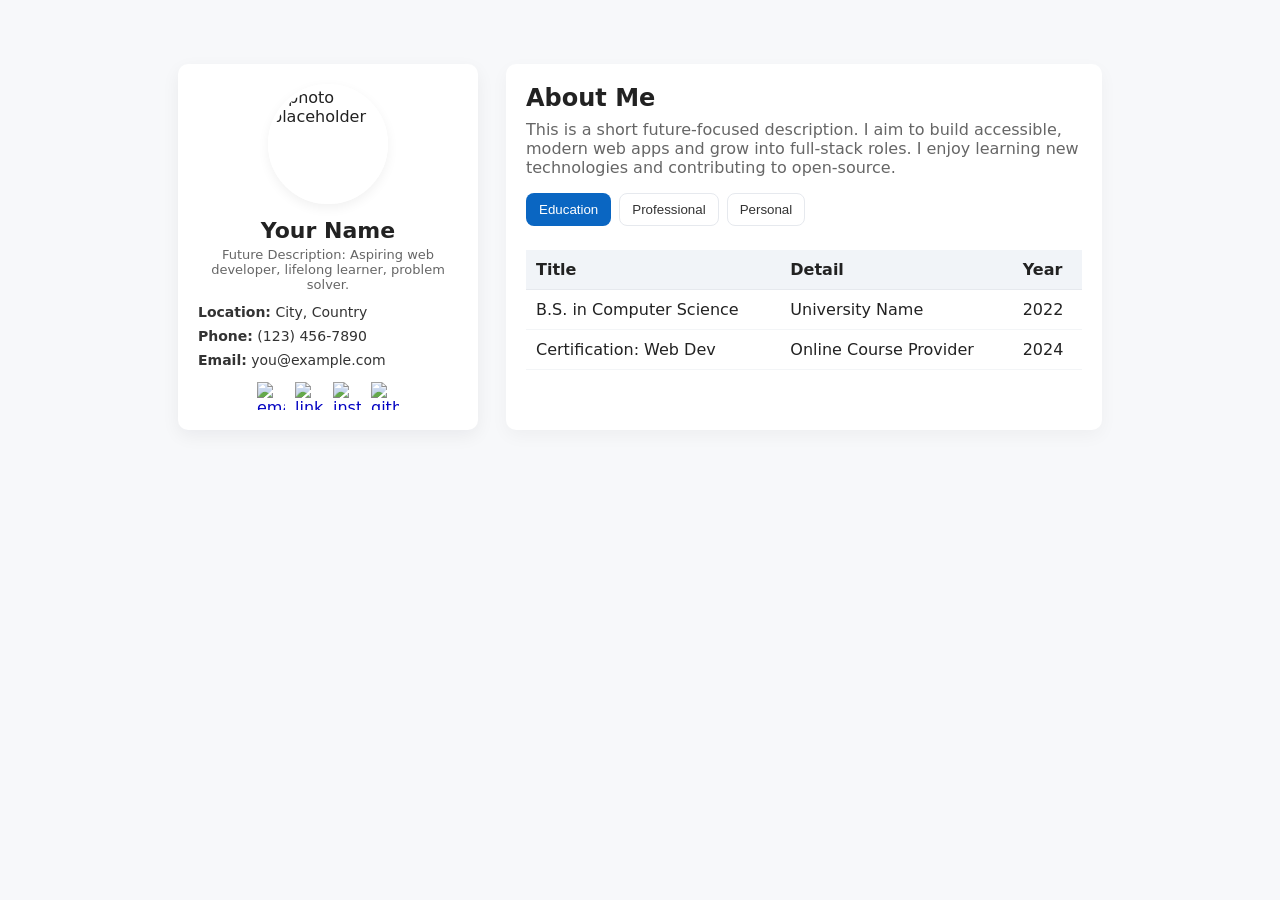
==== index.html @ 2b5db7cb "1" ====
<!doctype html>
<html lang="en">
<head>
	<meta charset="utf-8" />
	<meta name="viewport" content="width=device-width,initial-scale=1" />
	<title>Simple Resume</title>
	<link rel="stylesheet" href="css/style.css">
</head>
<body>
	<main class="resume">
		<aside class="side">
			<div class="photo-wrap">
				<img class="photo" src="https://images.unsplash.com/photo-1544005313-94ddf0286df2?fit=crop&w=300&q=80" alt="photo placeholder">
			</div>
			<h1 class="name">Your Name</h1>
			<p class="title">Future Description: Aspiring web developer, lifelong learner, problem solver.</p>

			<div class="details">
				<p><strong>Location:</strong> City, Country</p>
				<p><strong>Phone:</strong> (123) 456-7890</p>
				<p><strong>Email:</strong> you@example.com</p>
			</div>

			<div class="socials">
				<a href="mailto:you@example.com" title="Email">
					<img src="https://cdn.simpleicons.org/gmail/D14836" alt="email"/>
				</a>
				<a href="https://www.linkedin.com/" target="_blank" rel="noopener" title="LinkedIn">
					<img src="https://cdn.simpleicons.org/linkedin/0A66C2" alt="linkedin"/>
				</a>
				<a href="https://www.instagram.com/" target="_blank" rel="noopener" title="Instagram">
					<img src="https://cdn.simpleicons.org/instagram/E4405F" alt="instagram"/>
				</a>
				<a href="https://github.com/" target="_blank" rel="noopener" title="GitHub">
					<img src="https://cdn.simpleicons.org/github/181717" alt="github"/>
				</a>
			</div>
		</aside>

		<section class="content">
			<div class="intro">
				<h2>About Me</h2>
				<p>This is a short future-focused description. I aim to build accessible, modern web apps and grow into full-stack roles. I enjoy learning new technologies and contributing to open-source.</p>
			</div>

			<div class="switcher">
				<button class="switch active" data-section="education" onclick="loadSection('education')">Education</button>
				<button class="switch" data-section="professional" onclick="loadSection('professional')">Professional</button>
				<button class="switch" data-section="personal" onclick="loadSection('personal')">Personal</button>
			</div>

			<div class="table-wrap">
				<table id="sectionTable">
					<thead>
						<tr><th>Title</th><th>Detail</th><th>Year</th></tr>
					</thead>
					<tbody>
						<!-- JS fills this -->
					</tbody>
				</table>
			</div>
		</section>
	</main>

	<script>
		const data = {
			education: [
				{title: 'B.S. in Computer Science', detail: 'University Name', year: '2022'},
				{title: 'Certification: Web Dev', detail: 'Online Course Provider', year: '2024'}
			],
			professional: [
				{title: 'Frontend Intern', detail: 'Company Name — Built UI components', year: '2023'},
				{title: 'Freelance Developer', detail: 'Small projects: landing pages, integrations', year: '2024'}
			],
			personal: [
				{title: 'Volunteer Tutor', detail: 'Taught programming basics', year: '2021'},
				{title: 'Open Source', detail: 'Contributed fixes and docs', year: '2024'}
			]
		};

		function loadSection(section){
			document.querySelectorAll('.switch').forEach(b=>b.classList.toggle('active', b.dataset.section===section));
			const tbody = document.querySelector('#sectionTable tbody');
			tbody.innerHTML = '';
			(data[section]||[]).forEach(row=>{
				const tr = document.createElement('tr');
				tr.innerHTML = `<td>${row.title}</td><td>${row.detail}</td><td>${row.year}</td>`;
				tbody.appendChild(tr);
			});
		}

		// load default
		loadSection('education');
	</script>
</body>
</html>
---- css/style.css ----
:root{
	--bg:#f7f8fa; --card:#ffffff; --muted:#666; --accent:#0A66C2;
}
*{box-sizing:border-box}
body{font-family:Inter,system-ui,Segoe UI,Arial,sans-serif;margin:0;background:var(--bg);color:#222}
.resume{max-width:980px;margin:36px auto;display:flex;gap:28px;padding:28px}
.side{width:300px;background:var(--card);padding:20px;border-radius:10px;box-shadow:0 6px 18px rgba(12,20,30,0.06)}
.photo-wrap{width:120px;height:120px;margin:0 auto;border-radius:999px;overflow:hidden;border:4px solid #fff;box-shadow:0 4px 12px rgba(0,0,0,0.06)}
.photo{width:100%;height:100%;object-fit:cover;display:block}
.name{font-size:22px;text-align:center;margin:14px 0 4px}
.title{font-size:13px;color:var(--muted);text-align:center;margin:0 0 12px}
.details{font-size:14px;color:#333;margin-top:12px}
.details p{margin:8px 0}
.socials{display:flex;gap:10px;justify-content:center;margin-top:14px}
.socials img{width:28px;height:28px;display:block;filter:grayscale(20%)}

.content{flex:1;background:var(--card);padding:20px;border-radius:10px;box-shadow:0 6px 18px rgba(12,20,30,0.04)}
.intro h2{margin:0 0 8px}
.intro p{color:var(--muted);margin-top:0}
.switcher{display:flex;gap:8px;margin:16px 0}
.switch{background:transparent;border:1px solid #e6e9ee;padding:8px 12px;border-radius:8px;cursor:pointer;color:#333}
.switch.active{background:var(--accent);color:#fff;border-color:transparent}
.table-wrap{overflow:auto}
table{width:100%;border-collapse:collapse;margin-top:8px}
thead th{background:#f1f4f8;text-align:left;padding:10px;border-bottom:1px solid #e6e9ee;color:#222}
tbody td{padding:10px;border-bottom:1px solid #f3f5f7}

@media(max-width:800px){
	.resume{flex-direction:column;padding:14px}
	.side{width:100%}
}
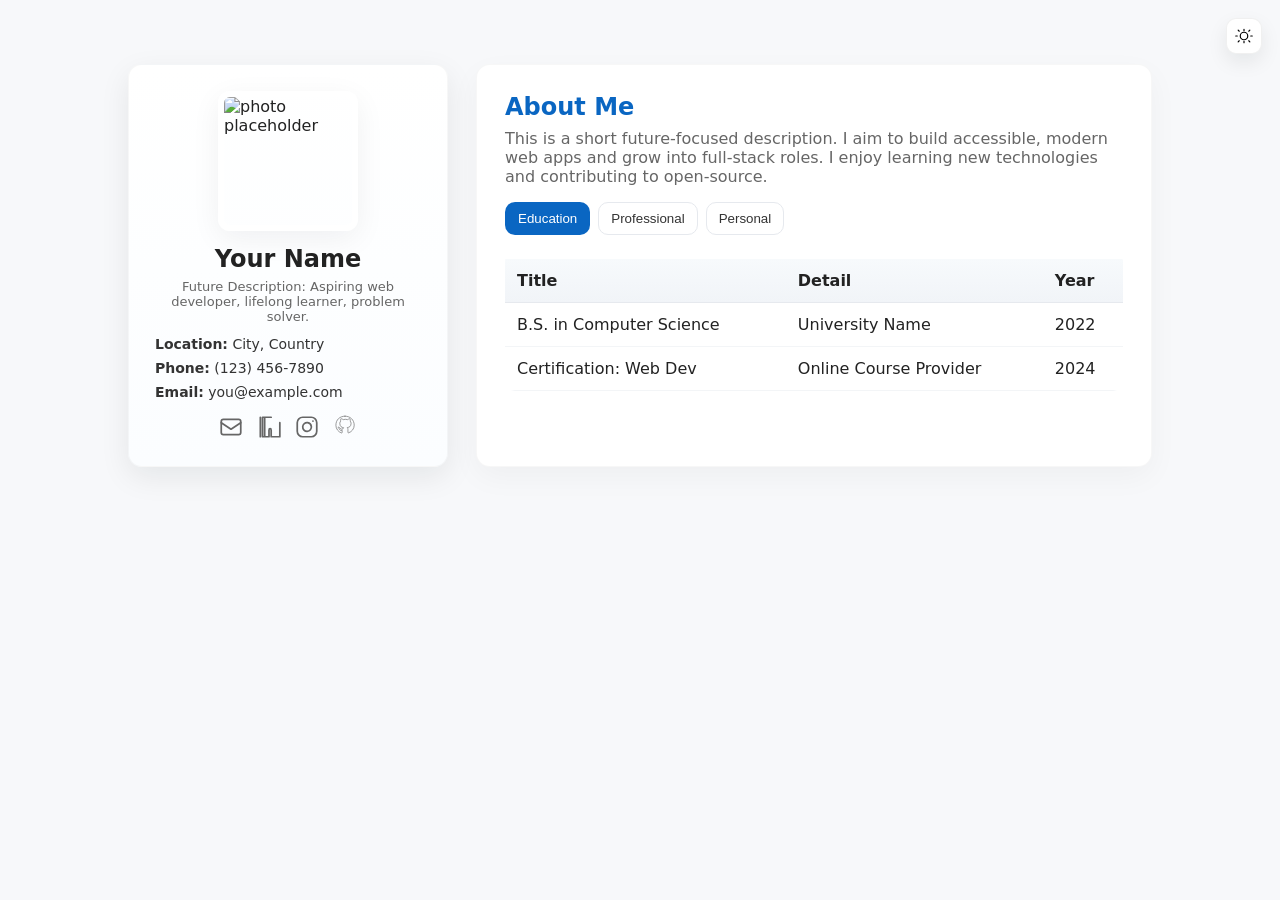
==== commit e20e7336: "3" ====
--- a/index.html
+++ b/index.html
@@ -7,10 +7,14 @@
 	<link rel="stylesheet" href="css/style.css">
 </head>
 <body>
+	<button id="darkToggle" class="dark-toggle" aria-label="Toggle dark mode" title="Toggle dark mode">
+		<svg width="18" height="18" viewBox="0 0 24 24" fill="none" xmlns="http://www.w3.org/2000/svg"><path class="sun" d="M12 3v2M12 19v2M4.22 4.22l1.42 1.42M18.36 18.36l1.42 1.42M1 12h2M21 12h2M4.22 19.78l1.42-1.42M18.36 5.64l1.42-1.42M12 7a5 5 0 100 10 5 5 0 000-10z" stroke="currentColor" stroke-width="1.6" stroke-linecap="round" stroke-linejoin="round"/></svg>
+	</button>
+
 	<main class="resume">
 		<aside class="side">
 			<div class="photo-wrap">
-				<img class="photo" src="https://images.unsplash.com/photo-1544005313-94ddf0286df2?fit=crop&w=300&q=80" alt="photo placeholder">
+				<img class="photo" src="https://images.unsplash.com/photo-1544005313-94ddf0286df2?fit=crop&w=500&q=80" alt="photo placeholder">
 			</div>
 			<h1 class="name">Your Name</h1>
 			<p class="title">Future Description: Aspiring web developer, lifelong learner, problem solver.</p>
@@ -21,18 +25,19 @@
 				<p><strong>Email:</strong> you@example.com</p>
 			</div>
 
-			<div class="socials">
+			<div class="socials" aria-label="Social links">
+				<!-- Inline SVG icons (easy to replace with svgrepo files) -->
 				<a href="mailto:you@example.com" title="Email">
-					<img src="https://cdn.simpleicons.org/gmail/D14836" alt="email"/>
+					<svg width="22" height="22" viewBox="0 0 24 24" fill="none"><path d="M3 8l9 6 9-6" stroke="currentColor" stroke-width="1.6" stroke-linecap="round" stroke-linejoin="round"/><rect x="3" y="5" width="18" height="14" rx="2" stroke="currentColor" stroke-width="1.6"/></svg>
 				</a>
 				<a href="https://www.linkedin.com/" target="_blank" rel="noopener" title="LinkedIn">
-					<img src="https://cdn.simpleicons.org/linkedin/0A66C2" alt="linkedin"/>
+					<svg width="22" height="22" viewBox="0 0 24 24" fill="none"><path d="M4 3v18M8 3v18M22 8v13H14v-6c0-2-2-2-2 0v6H6V3h8" stroke="currentColor" stroke-width="1.6" stroke-linecap="round" stroke-linejoin="round"/></svg>
 				</a>
 				<a href="https://www.instagram.com/" target="_blank" rel="noopener" title="Instagram">
-					<img src="https://cdn.simpleicons.org/instagram/E4405F" alt="instagram"/>
+					<svg width="22" height="22" viewBox="0 0 24 24" fill="none"><rect x="3" y="3" width="18" height="18" rx="5" stroke="currentColor" stroke-width="1.6"/><path d="M16 11.37A4 4 0 1112.63 8 4 4 0 0116 11.37z" stroke="currentColor" stroke-width="1.6" stroke-linecap="round" stroke-linejoin="round"/><path d="M17.5 6.5h.01" stroke="currentColor" stroke-width="1.6" stroke-linecap="round" stroke-linejoin="round"/></svg>
 				</a>
 				<a href="https://github.com/" target="_blank" rel="noopener" title="GitHub">
-					<img src="https://cdn.simpleicons.org/github/181717" alt="github"/>
+					<svg width="22" height="22" viewBox="0 0 24 24" fill="none"><path d="M12 2C7 2 3.6 5.4 3.6 10.4c0 3.3 2.2 6.1 5.2 7.1.4.1.6-.2.6-.5v-1.9c-2.1.5-2.5-1-2.5-1-.4-1.1-1-1.4-1-1.4-.8-.6.1-.6.1-.6.9.1 1.4.9 1.4.9.8 1.4 2.2 1 2.7.8.1-.6.3-1 .6-1.2-1.7-.2-3.5-.9-3.5-4 0-.9.3-1.6.9-2.1-.1-.2-.4-1 .1-2.1 0 0 .7-.2 2.2.8.6-.2 1.3-.3 2-.3s1.4.1 2 .3c1.5-1 2.2-.8 2.2-.8.5 1.1.2 1.9.1 2.1.6.5.9 1.2.9 2.1 0 3.1-1.8 3.7-3.5 3.9.3.3.6.9.6 1.8v2.6c0 .3.2.6.6.5 3-1 5.2-3.8 5.2-7.1C20.4 5.4 17 2 12 2z" stroke="currentColor" stroke-width="0.6" stroke-linecap="round" stroke-linejoin="round"/></svg>
 				</a>
 			</div>
 		</aside>
@@ -63,6 +68,7 @@
 	</main>
 
 	<script>
+		// Content data for the three sections
 		const data = {
 			education: [
 				{title: 'B.S. in Computer Science', detail: 'University Name', year: '2022'},
@@ -89,7 +95,20 @@
 			});
 		}
 
-		// load default
+		// Dark mode toggle (persists in localStorage)
+		const darkToggle = document.getElementById('darkToggle');
+		function applyTheme(isDark){
+			document.documentElement.classList.toggle('dark', isDark);
+			localStorage.setItem('prefers-dark', isDark ? '1' : '0');
+			darkToggle.classList.toggle('active', isDark);
+		}
+		darkToggle.addEventListener('click', ()=>applyTheme(!document.documentElement.classList.contains('dark')));
+		// initialize from storage or system preference
+		const stored = localStorage.getItem('prefers-dark');
+		const prefersDark = stored === null ? window.matchMedia && window.matchMedia('(prefers-color-scheme: dark)').matches : stored === '1';
+		applyTheme(prefersDark);
+
+		// load default section
 		loadSection('education');
 	</script>
 </body>
--- a/css/style.css
+++ b/css/style.css
@@ -1,31 +1,49 @@
 :root{
 	--bg:#f7f8fa; --card:#ffffff; --muted:#666; --accent:#0A66C2;
+	--glass: rgba(255,255,255,0.6);
 }
 *{box-sizing:border-box}
-body{font-family:Inter,system-ui,Segoe UI,Arial,sans-serif;margin:0;background:var(--bg);color:#222}
-.resume{max-width:980px;margin:36px auto;display:flex;gap:28px;padding:28px}
-.side{width:300px;background:var(--card);padding:20px;border-radius:10px;box-shadow:0 6px 18px rgba(12,20,30,0.06)}
-.photo-wrap{width:120px;height:120px;margin:0 auto;border-radius:999px;overflow:hidden;border:4px solid #fff;box-shadow:0 4px 12px rgba(0,0,0,0.06)}
+
+body{font-family:Inter,system-ui,Segoe UI,Arial,sans-serif;margin:0;background:var(--bg);color:#222;transition:background .28s,color .28s}
+.resume{max-width:1080px;margin:36px auto;display:flex;gap:28px;padding:28px}
+.side{width:320px;background:linear-gradient(180deg, var(--card), #fbfdff);padding:26px;border-radius:14px;box-shadow:0 10px 30px rgba(12,20,30,0.08);border:1px solid rgba(10,10,10,0.03)}
+.photo-wrap{width:140px;height:140px;margin:0 auto;border-radius:16px;overflow:hidden;border-radius:12px;border:6px solid #fff;box-shadow:0 8px 30px rgba(10,20,30,0.06)}
 .photo{width:100%;height:100%;object-fit:cover;display:block}
-.name{font-size:22px;text-align:center;margin:14px 0 4px}
+.name{font-size:24px;text-align:center;margin:14px 0 6px;font-weight:600}
 .title{font-size:13px;color:var(--muted);text-align:center;margin:0 0 12px}
 .details{font-size:14px;color:#333;margin-top:12px}
 .details p{margin:8px 0}
-.socials{display:flex;gap:10px;justify-content:center;margin-top:14px}
-.socials img{width:28px;height:28px;display:block;filter:grayscale(20%)}
+.socials{display:flex;gap:12px;justify-content:center;margin-top:14px}
+.socials svg{width:26px;height:26px;display:block;color:var(--muted);transition:color .18s}
+.socials a:hover svg{color:var(--accent)}
 
-.content{flex:1;background:var(--card);padding:20px;border-radius:10px;box-shadow:0 6px 18px rgba(12,20,30,0.04)}
-.intro h2{margin:0 0 8px}
+.content{flex:1;background:var(--card);padding:28px;border-radius:14px;box-shadow:0 10px 30px rgba(12,20,30,0.04);border:1px solid rgba(10,10,10,0.03)}
+.intro h2{margin:0 0 8px;color:var(--accent)}
 .intro p{color:var(--muted);margin-top:0}
 .switcher{display:flex;gap:8px;margin:16px 0}
-.switch{background:transparent;border:1px solid #e6e9ee;padding:8px 12px;border-radius:8px;cursor:pointer;color:#333}
+.switch{background:transparent;border:1px solid #e6e9ee;padding:8px 12px;border-radius:10px;cursor:pointer;color:#333}
 .switch.active{background:var(--accent);color:#fff;border-color:transparent}
-.table-wrap{overflow:auto}
-table{width:100%;border-collapse:collapse;margin-top:8px}
-thead th{background:#f1f4f8;text-align:left;padding:10px;border-bottom:1px solid #e6e9ee;color:#222}
-tbody td{padding:10px;border-bottom:1px solid #f3f5f7}
+.table-wrap{overflow:auto;border-radius:10px}
+table{width:100%;border-collapse:separate;border-spacing:0;margin-top:8px}
+thead th{background:linear-gradient(180deg,#f7fafc,#f1f4f8);text-align:left;padding:12px;border-bottom:1px solid #e6e9ee;color:#222;font-weight:600}
+tbody td{padding:12px;border-bottom:1px solid #f3f5f7}
+tbody tr:hover{background:rgba(10,102,194,0.04)}
 
-@media(max-width:800px){
-	.resume{flex-direction:column;padding:14px}
+/* Dark theme */
+.dark{--bg:#0b1220;--card:#0f1724;--muted:#aeb8c2;--accent:#7aa8ff;--glass: rgba(255,255,255,0.04)}
+.dark body{background:var(--bg);color:#e6eef9}
+.dark .side{background:linear-gradient(180deg,var(--card),#0b1424);border-color:rgba(255,255,255,0.02)}
+.dark .content{background:var(--card);border-color:rgba(255,255,255,0.02)}
+.dark thead th{background:transparent;color:#dbe9ff}
+.dark tbody td{border-bottom-color:rgba(255,255,255,0.03)}
+
+/* Dark toggle button */
+.dark-toggle{position:fixed;right:18px;top:18px;background:var(--card);border:1px solid rgba(10,10,10,0.06);padding:8px;border-radius:10px;box-shadow:0 8px 20px rgba(10,20,30,0.08);cursor:pointer;z-index:60;transition:background .18s,color .18s}
+.dark-toggle svg{display:block}
+.dark-toggle.active{background:linear-gradient(90deg,var(--accent),#4b7cff);color:#fff;border-color:transparent}
+
+@media(max-width:900px){
+	.resume{flex-direction:column;padding:18px}
 	.side{width:100%}
+	.photo-wrap{width:120px;height:120px}
 }
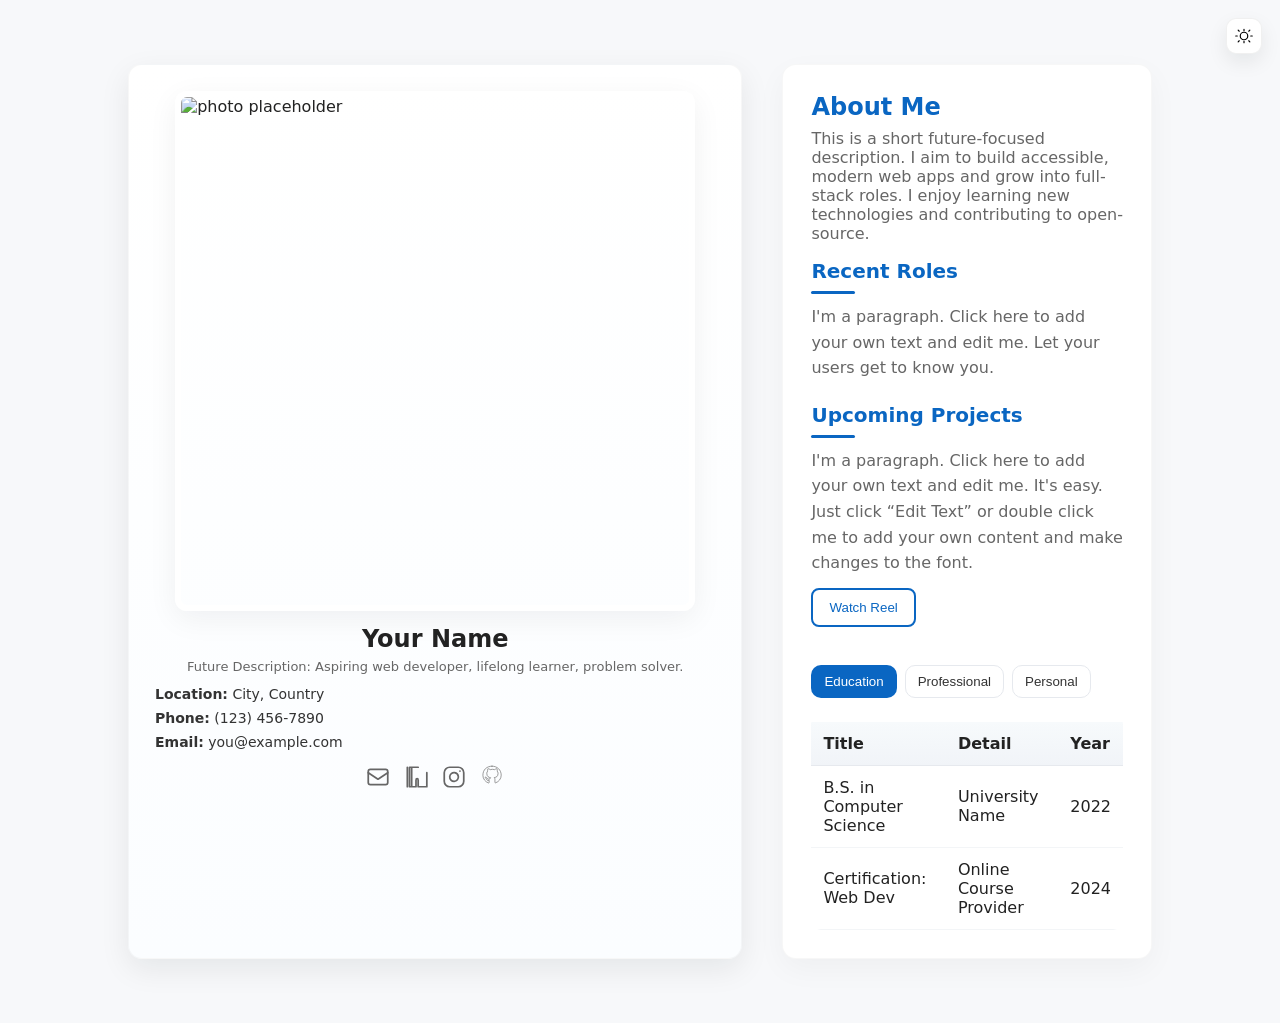
==== commit 09fbd8e9: "4" ====
--- a/index.html
+++ b/index.html
@@ -46,6 +46,21 @@
 			<div class="intro">
 				<h2>About Me</h2>
 				<p>This is a short future-focused description. I aim to build accessible, modern web apps and grow into full-stack roles. I enjoy learning new technologies and contributing to open-source.</p>
+			</div>
+
+			<!-- Hero area: large photo left (aside), content right -->
+			<div class="hero">
+				<div class="hero-right">
+					<div class="role-card">
+						<h3 class="role-title">Recent Roles</h3>
+						<p>I'm a paragraph. Click here to add your own text and edit me. Let your users get to know you.</p>
+					</div>
+					<div class="role-card">
+						<h3 class="role-title">Upcoming Projects</h3>
+						<p>I'm a paragraph. Click here to add your own text and edit me. It's easy. Just click “Edit Text” or double click me to add your own content and make changes to the font.</p>
+						<button class="cta">Watch Reel</button>
+					</div>
+				</div>
 			</div>
 
 			<div class="switcher">
--- a/css/style.css
+++ b/css/style.css
@@ -20,6 +20,14 @@
 .content{flex:1;background:var(--card);padding:28px;border-radius:14px;box-shadow:0 10px 30px rgba(12,20,30,0.04);border:1px solid rgba(10,10,10,0.03)}
 .intro h2{margin:0 0 8px;color:var(--accent)}
 .intro p{color:var(--muted);margin-top:0}
+.hero{display:flex;gap:28px;align-items:flex-start;margin-top:8px}
+.hero-right{max-width:520px}
+.role-card{margin-bottom:22px}
+.role-title{color:var(--accent);font-size:20px;margin:0 0 8px;font-weight:600}
+.role-title::after{content:'';display:block;width:44px;height:3px;background:var(--accent);border-radius:3px;margin-top:8px}
+.role-card p{color:var(--muted);margin:10px 0 12px;line-height:1.6}
+.cta{background:transparent;border:2px solid var(--accent);color:var(--accent);padding:10px 16px;border-radius:8px;cursor:pointer}
+.cta:hover{background:var(--accent);color:#fff}
 .switcher{display:flex;gap:8px;margin:16px 0}
 .switch{background:transparent;border:1px solid #e6e9ee;padding:8px 12px;border-radius:10px;cursor:pointer;color:#333}
 .switch.active{background:var(--accent);color:#fff;border-color:transparent}
@@ -47,3 +55,11 @@
 	.side{width:100%}
 	.photo-wrap{width:120px;height:120px}
 }
+
+@media(min-width:1100px){
+  /* make photo large on wide screens to match the pasted layout */
+  .resume{gap:40px}
+  .side{width:60%}
+  .content{width:40%}
+  .photo-wrap{width:520px;height:520px}
+}
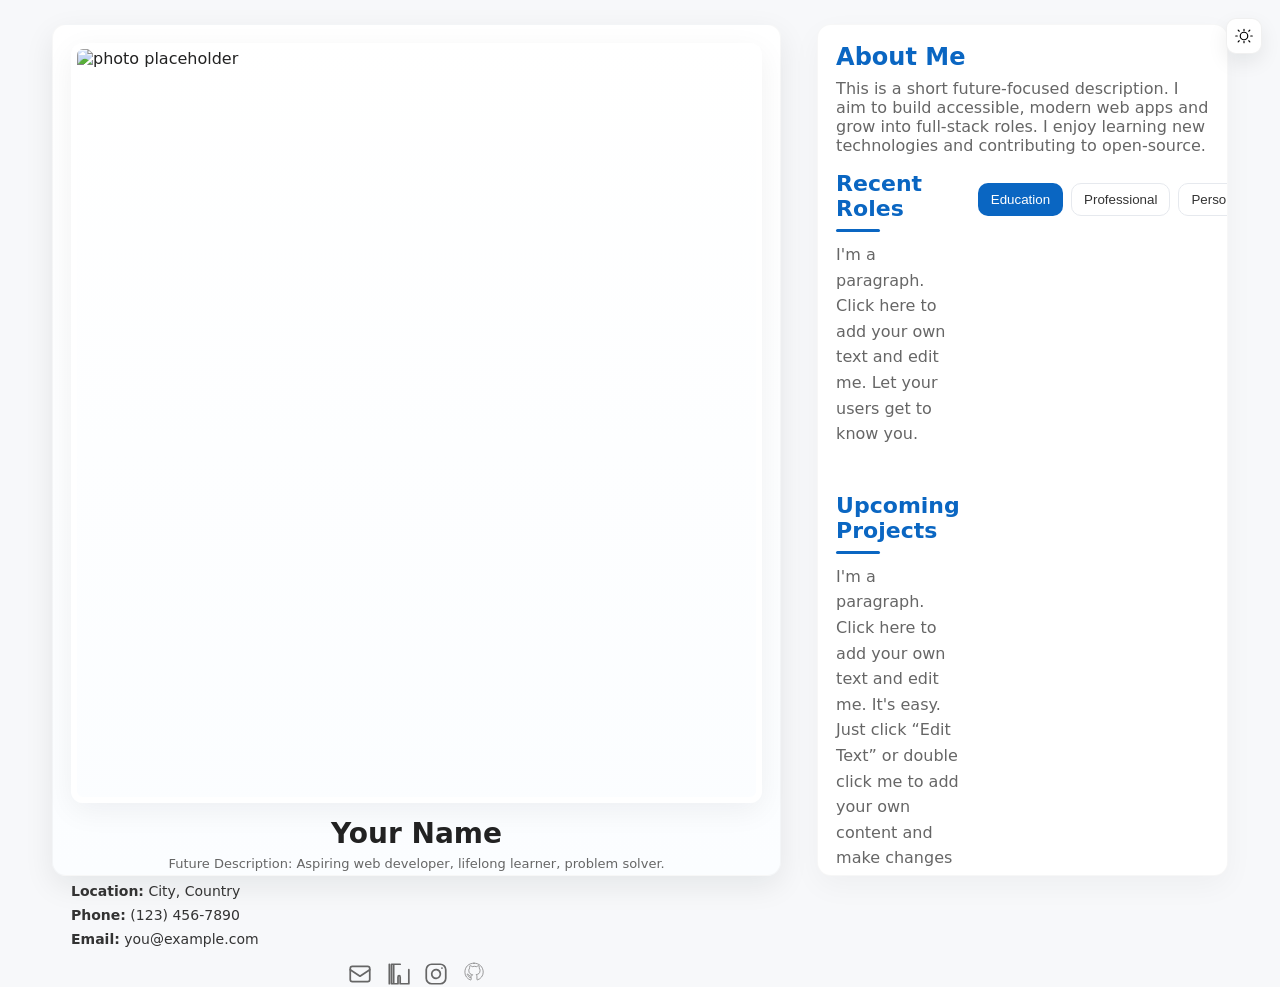
==== commit c7752fcc: "6" ====
--- a/index.html
+++ b/index.html
@@ -61,23 +61,24 @@
 						<button class="cta">Watch Reel</button>
 					</div>
 				</div>
-			</div>
+				
+				<div class="switcher">
+					<button class="switch active" data-section="education" onclick="loadSection('education')">Education</button>
+					<button class="switch" data-section="professional" onclick="loadSection('professional')">Professional</button>
+					<button class="switch" data-section="personal" onclick="loadSection('personal')">Personal</button>
+				</div>
 
-			<div class="switcher">
-				<button class="switch active" data-section="education" onclick="loadSection('education')">Education</button>
-				<button class="switch" data-section="professional" onclick="loadSection('professional')">Professional</button>
-				<button class="switch" data-section="personal" onclick="loadSection('personal')">Personal</button>
-			</div>
+				<div class="table-wrap">
+					<table id="sectionTable">
+						<thead>
+							<tr><th>Title</th><th>Detail</th><th>Year</th></tr>
+						</thead>
+						<tbody>
+							<!-- JS fills this -->
+						</tbody>
+					</table>
+				</div>
 
-			<div class="table-wrap">
-				<table id="sectionTable">
-					<thead>
-						<tr><th>Title</th><th>Detail</th><th>Year</th></tr>
-					</thead>
-					<tbody>
-						<!-- JS fills this -->
-					</tbody>
-				</table>
 			</div>
 		</section>
 	</main>
--- a/css/style.css
+++ b/css/style.css
@@ -4,10 +4,11 @@
 }
 *{box-sizing:border-box}
 
+.body{ }
 body{font-family:Inter,system-ui,Segoe UI,Arial,sans-serif;margin:0;background:var(--bg);color:#222;transition:background .28s,color .28s}
-.resume{max-width:1080px;margin:36px auto;display:flex;gap:28px;padding:28px}
+.resume{max-width:1200px;margin:12px auto;display:flex;gap:18px;padding:12px;height:calc(100vh - 24px)}
 .side{width:320px;background:linear-gradient(180deg, var(--card), #fbfdff);padding:26px;border-radius:14px;box-shadow:0 10px 30px rgba(12,20,30,0.08);border:1px solid rgba(10,10,10,0.03)}
-.photo-wrap{width:140px;height:140px;margin:0 auto;border-radius:16px;overflow:hidden;border-radius:12px;border:6px solid #fff;box-shadow:0 8px 30px rgba(10,20,30,0.06)}
+.photo-wrap{width:140px;height:140px;margin:0 auto;border-radius:12px;overflow:hidden;border:6px solid #fff;box-shadow:0 8px 30px rgba(10,20,30,0.06)}
 .photo{width:100%;height:100%;object-fit:cover;display:block}
 .name{font-size:24px;text-align:center;margin:14px 0 6px;font-weight:600}
 .title{font-size:13px;color:var(--muted);text-align:center;margin:0 0 12px}
@@ -17,18 +18,18 @@
 .socials svg{width:26px;height:26px;display:block;color:var(--muted);transition:color .18s}
 .socials a:hover svg{color:var(--accent)}
 
-.content{flex:1;background:var(--card);padding:28px;border-radius:14px;box-shadow:0 10px 30px rgba(12,20,30,0.04);border:1px solid rgba(10,10,10,0.03)}
+.content{flex:1;background:var(--card);padding:16px;border-radius:14px;box-shadow:0 10px 30px rgba(12,20,30,0.04);border:1px solid rgba(10,10,10,0.03);height:100%;overflow:hidden}
 .intro h2{margin:0 0 8px;color:var(--accent)}
 .intro p{color:var(--muted);margin-top:0}
-.hero{display:flex;gap:28px;align-items:flex-start;margin-top:8px}
-.hero-right{max-width:520px}
+.hero{display:flex;gap:18px;align-items:flex-start;margin-top:8px;height:100%}
+.hero-right{max-width:720px;display:flex;flex-direction:column;gap:12px;height:100%}
 .role-card{margin-bottom:22px}
 .role-title{color:var(--accent);font-size:20px;margin:0 0 8px;font-weight:600}
 .role-title::after{content:'';display:block;width:44px;height:3px;background:var(--accent);border-radius:3px;margin-top:8px}
 .role-card p{color:var(--muted);margin:10px 0 12px;line-height:1.6}
 .cta{background:transparent;border:2px solid var(--accent);color:var(--accent);padding:10px 16px;border-radius:8px;cursor:pointer}
 .cta:hover{background:var(--accent);color:#fff}
-.switcher{display:flex;gap:8px;margin:16px 0}
+.switcher{display:flex;gap:8px;margin:12px 0}
 .switch{background:transparent;border:1px solid #e6e9ee;padding:8px 12px;border-radius:10px;cursor:pointer;color:#333}
 .switch.active{background:var(--accent);color:#fff;border-color:transparent}
 .table-wrap{overflow:auto;border-radius:10px}
@@ -57,9 +58,15 @@
 }
 
 @media(min-width:1100px){
-  /* make photo large on wide screens to match the pasted layout */
-  .resume{gap:40px}
-  .side{width:60%}
-  .content{width:40%}
-  .photo-wrap{width:520px;height:520px}
+	/* make photo large on wide screens and fit to viewport */
+	.resume{gap:36px}
+	.side{width:62%;padding:18px;height:100%}
+	.content{width:38%;padding:18px}
+	.photo-wrap{width:100%;height:calc(100vh - 140px);max-width:820px}
+	.name{font-size:28px}
+	.role-title{font-size:22px}
 }
+
+@media(min-width:1400px){
+	.photo-wrap{height:calc(100vh - 160px)}
+}
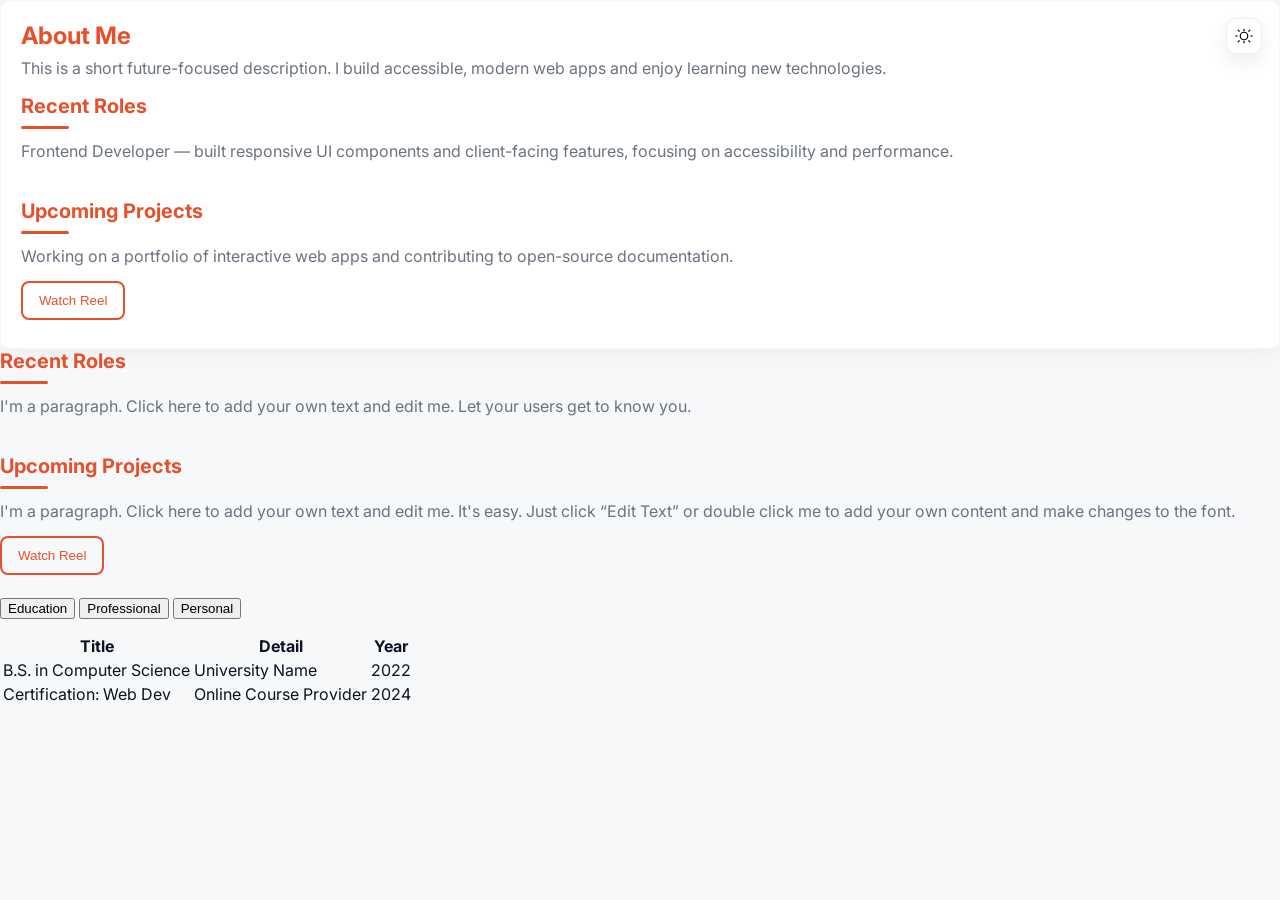
==== commit 35a4f15e: "7" ====
--- a/index.html
+++ b/index.html
@@ -5,50 +5,34 @@
 	<meta name="viewport" content="width=device-width,initial-scale=1" />
 	<title>Simple Resume</title>
 	<link rel="stylesheet" href="css/style.css">
+	<link href="https://fonts.googleapis.com/css2?family=Inter:wght@300;400;600;800&display=swap" rel="stylesheet">
 </head>
 <body>
 	<button id="darkToggle" class="dark-toggle" aria-label="Toggle dark mode" title="Toggle dark mode">
 		<svg width="18" height="18" viewBox="0 0 24 24" fill="none" xmlns="http://www.w3.org/2000/svg"><path class="sun" d="M12 3v2M12 19v2M4.22 4.22l1.42 1.42M18.36 18.36l1.42 1.42M1 12h2M21 12h2M4.22 19.78l1.42-1.42M18.36 5.64l1.42-1.42M12 7a5 5 0 100 10 5 5 0 000-10z" stroke="currentColor" stroke-width="1.6" stroke-linecap="round" stroke-linejoin="round"/></svg>
 	</button>
 
-	<main class="resume">
-		<aside class="side">
-			<div class="photo-wrap">
-				<img class="photo" src="https://images.unsplash.com/photo-1544005313-94ddf0286df2?fit=crop&w=500&q=80" alt="photo placeholder">
-			</div>
-			<h1 class="name">Your Name</h1>
-			<p class="title">Future Description: Aspiring web developer, lifelong learner, problem solver.</p>
-
-			<div class="details">
-				<p><strong>Location:</strong> City, Country</p>
-				<p><strong>Phone:</strong> (123) 456-7890</p>
-				<p><strong>Email:</strong> you@example.com</p>
-			</div>
-
-			<div class="socials" aria-label="Social links">
-				<!-- Inline SVG icons (easy to replace with svgrepo files) -->
-				<a href="mailto:you@example.com" title="Email">
-					<svg width="22" height="22" viewBox="0 0 24 24" fill="none"><path d="M3 8l9 6 9-6" stroke="currentColor" stroke-width="1.6" stroke-linecap="round" stroke-linejoin="round"/><rect x="3" y="5" width="18" height="14" rx="2" stroke="currentColor" stroke-width="1.6"/></svg>
-				</a>
-				<a href="https://www.linkedin.com/" target="_blank" rel="noopener" title="LinkedIn">
-					<svg width="22" height="22" viewBox="0 0 24 24" fill="none"><path d="M4 3v18M8 3v18M22 8v13H14v-6c0-2-2-2-2 0v6H6V3h8" stroke="currentColor" stroke-width="1.6" stroke-linecap="round" stroke-linejoin="round"/></svg>
-				</a>
-				<a href="https://www.instagram.com/" target="_blank" rel="noopener" title="Instagram">
-					<svg width="22" height="22" viewBox="0 0 24 24" fill="none"><rect x="3" y="3" width="18" height="18" rx="5" stroke="currentColor" stroke-width="1.6"/><path d="M16 11.37A4 4 0 1112.63 8 4 4 0 0116 11.37z" stroke="currentColor" stroke-width="1.6" stroke-linecap="round" stroke-linejoin="round"/><path d="M17.5 6.5h.01" stroke="currentColor" stroke-width="1.6" stroke-linecap="round" stroke-linejoin="round"/></svg>
-				</a>
-				<a href="https://github.com/" target="_blank" rel="noopener" title="GitHub">
-					<svg width="22" height="22" viewBox="0 0 24 24" fill="none"><path d="M12 2C7 2 3.6 5.4 3.6 10.4c0 3.3 2.2 6.1 5.2 7.1.4.1.6-.2.6-.5v-1.9c-2.1.5-2.5-1-2.5-1-.4-1.1-1-1.4-1-1.4-.8-.6.1-.6.1-.6.9.1 1.4.9 1.4.9.8 1.4 2.2 1 2.7.8.1-.6.3-1 .6-1.2-1.7-.2-3.5-.9-3.5-4 0-.9.3-1.6.9-2.1-.1-.2-.4-1 .1-2.1 0 0 .7-.2 2.2.8.6-.2 1.3-.3 2-.3s1.4.1 2 .3c1.5-1 2.2-.8 2.2-.8.5 1.1.2 1.9.1 2.1.6.5.9 1.2.9 2.1 0 3.1-1.8 3.7-3.5 3.9.3.3.6.9.6 1.8v2.6c0 .3.2.6.6.5 3-1 5.2-3.8 5.2-7.1C20.4 5.4 17 2 12 2z" stroke="currentColor" stroke-width="0.6" stroke-linecap="round" stroke-linejoin="round"/></svg>
-				</a>
-			</div>
-		</aside>
-
 		<section class="content">
 			<div class="intro">
 				<h2>About Me</h2>
-				<p>This is a short future-focused description. I aim to build accessible, modern web apps and grow into full-stack roles. I enjoy learning new technologies and contributing to open-source.</p>
+				<p>This is a short future-focused description. I build accessible, modern web apps and enjoy learning new technologies.</p>
 			</div>
 
-			<!-- Hero area: large photo left (aside), content right -->
+			<div class="hero">
+				<div class="hero-right">
+					<div class="role-card">
+						<h3 class="role-title">Recent Roles</h3>
+						<p>Frontend Developer — built responsive UI components and client-facing features, focusing on accessibility and performance.</p>
+					</div>
+					<div class="role-card">
+						<h3 class="role-title">Upcoming Projects</h3>
+						<p>Working on a portfolio of interactive web apps and contributing to open-source documentation.</p>
+						<button class="cta">Watch Reel</button>
+					</div>
+					<!-- condensed static info; removed dynamic sections/table as requested -->
+				</div>
+			</div>
+		</section>
 			<div class="hero">
 				<div class="hero-right">
 					<div class="role-card">
--- a/css/style.css
+++ b/css/style.css
@@ -13,60 +13,59 @@
 .name{font-size:24px;text-align:center;margin:14px 0 6px;font-weight:600}
 .title{font-size:13px;color:var(--muted);text-align:center;margin:0 0 12px}
 .details{font-size:14px;color:#333;margin-top:12px}
-.details p{margin:8px 0}
-.socials{display:flex;gap:12px;justify-content:center;margin-top:14px}
-.socials svg{width:26px;height:26px;display:block;color:var(--muted);transition:color .18s}
-.socials a:hover svg{color:var(--accent)}
 
-.content{flex:1;background:var(--card);padding:16px;border-radius:14px;box-shadow:0 10px 30px rgba(12,20,30,0.04);border:1px solid rgba(10,10,10,0.03);height:100%;overflow:hidden}
-.intro h2{margin:0 0 8px;color:var(--accent)}
+:root{
+	--bg:#f7f8fa;
+	--card:#ffffff;
+	--muted:#6b7280;
+	--accent:#e6512d; /* warm orange similar to pasted image */
+}
+
+*{box-sizing:border-box}
+
+body{font-family:Inter,system-ui,Segoe UI,Arial,sans-serif,Helvetica;margin:0;background:var(--bg);color:#0b1220;transition:background .28s,color .28s}
+
+.resume{max-width:1400px;margin:8px auto;display:flex;gap:18px;padding:8px;height:calc(100vh - 16px)}
+
+.side{width:62%;background:linear-gradient(180deg, var(--card), #fbfdff);padding:6px;border-radius:10px;box-shadow:0 8px 26px rgba(12,20,30,0.06);border:1px solid rgba(10,10,10,0.03);display:flex;align-items:center;justify-content:center}
+
+.photo-wrap{width:100%;height:calc(100vh - 120px);max-width:880px;border-radius:6px;overflow:hidden;border:6px solid #fff;box-shadow:0 8px 30px rgba(10,20,30,0.06)}
+.photo{width:100%;height:100%;object-fit:cover;display:block}
+
+.content{flex:1;background:var(--card);padding:20px;border-radius:10px;box-shadow:0 8px 20px rgba(12,20,30,0.04);border:1px solid rgba(10,10,10,0.03);height:100%;overflow:hidden}
+
+.intro h2{margin:0 0 8px;color:var(--accent);font-weight:700}
 .intro p{color:var(--muted);margin-top:0}
-.hero{display:flex;gap:18px;align-items:flex-start;margin-top:8px;height:100%}
-.hero-right{max-width:720px;display:flex;flex-direction:column;gap:12px;height:100%}
-.role-card{margin-bottom:22px}
-.role-title{color:var(--accent);font-size:20px;margin:0 0 8px;font-weight:600}
-.role-title::after{content:'';display:block;width:44px;height:3px;background:var(--accent);border-radius:3px;margin-top:8px}
+
+.hero{display:flex;flex-direction:column;gap:14px;align-items:flex-start;height:100%}
+.hero-right{display:flex;flex-direction:column;gap:14px;height:100%}
+.role-card{margin-bottom:8px}
+.role-title{color:var(--accent);font-size:20px;margin:0 0 8px;font-weight:700}
+.role-title::after{content:'';display:block;width:48px;height:3px;background:var(--accent);border-radius:3px;margin-top:8px}
 .role-card p{color:var(--muted);margin:10px 0 12px;line-height:1.6}
 .cta{background:transparent;border:2px solid var(--accent);color:var(--accent);padding:10px 16px;border-radius:8px;cursor:pointer}
 .cta:hover{background:var(--accent);color:#fff}
-.switcher{display:flex;gap:8px;margin:12px 0}
-.switch{background:transparent;border:1px solid #e6e9ee;padding:8px 12px;border-radius:10px;cursor:pointer;color:#333}
-.switch.active{background:var(--accent);color:#fff;border-color:transparent}
-.table-wrap{overflow:auto;border-radius:10px}
-table{width:100%;border-collapse:separate;border-spacing:0;margin-top:8px}
-thead th{background:linear-gradient(180deg,#f7fafc,#f1f4f8);text-align:left;padding:12px;border-bottom:1px solid #e6e9ee;color:#222;font-weight:600}
-tbody td{padding:12px;border-bottom:1px solid #f3f5f7}
-tbody tr:hover{background:rgba(10,102,194,0.04)}
 
 /* Dark theme */
-.dark{--bg:#0b1220;--card:#0f1724;--muted:#aeb8c2;--accent:#7aa8ff;--glass: rgba(255,255,255,0.04)}
-.dark body{background:var(--bg);color:#e6eef9}
-.dark .side{background:linear-gradient(180deg,var(--card),#0b1424);border-color:rgba(255,255,255,0.02)}
-.dark .content{background:var(--card);border-color:rgba(255,255,255,0.02)}
-.dark thead th{background:transparent;color:#dbe9ff}
-.dark tbody td{border-bottom-color:rgba(255,255,255,0.03)}
+:root.dark{
+	--bg:#0b1220;
+	--card:#0f1724;
+	--muted:#9fb0c9;
+	--accent:#ff7a4d;
+}
+
+body.dark{background:var(--bg);color:#e6eef9}
+.dark .content{background:var(--card)}
+.dark .side{background:linear-gradient(180deg,var(--card),#08121c)}
 
 /* Dark toggle button */
 .dark-toggle{position:fixed;right:18px;top:18px;background:var(--card);border:1px solid rgba(10,10,10,0.06);padding:8px;border-radius:10px;box-shadow:0 8px 20px rgba(10,20,30,0.08);cursor:pointer;z-index:60;transition:background .18s,color .18s}
 .dark-toggle svg{display:block}
-.dark-toggle.active{background:linear-gradient(90deg,var(--accent),#4b7cff);color:#fff;border-color:transparent}
+.dark-toggle.active{background:linear-gradient(90deg,var(--accent),#ff8a60);color:#fff;border-color:transparent}
 
-@media(max-width:900px){
-	.resume{flex-direction:column;padding:18px}
+@media(max-width:1000px){
+	.resume{flex-direction:column;padding:10px;height:auto}
 	.side{width:100%}
-	.photo-wrap{width:120px;height:120px}
+	.photo-wrap{height:320px}
+	.content{height:auto}
 }
-
-@media(min-width:1100px){
-	/* make photo large on wide screens and fit to viewport */
-	.resume{gap:36px}
-	.side{width:62%;padding:18px;height:100%}
-	.content{width:38%;padding:18px}
-	.photo-wrap{width:100%;height:calc(100vh - 140px);max-width:820px}
-	.name{font-size:28px}
-	.role-title{font-size:22px}
-}
-
-@media(min-width:1400px){
-	.photo-wrap{height:calc(100vh - 160px)}
-}
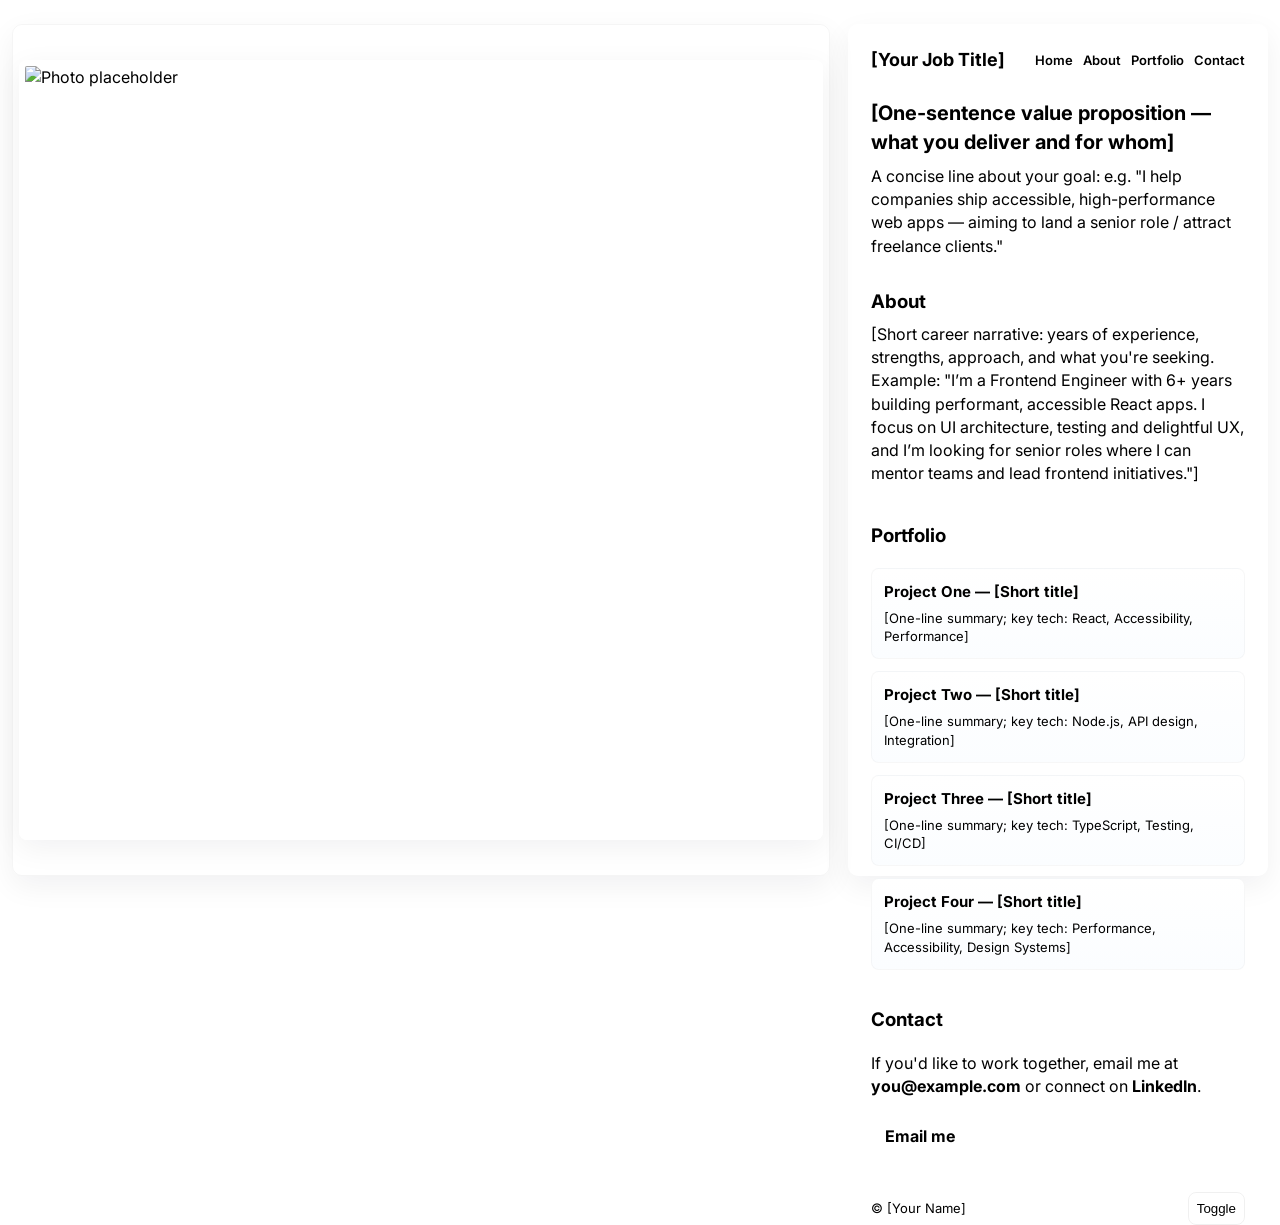
==== commit c0b1afe1: "8" ====
--- a/index.html
+++ b/index.html
@@ -1,115 +1,103 @@
 <!doctype html>
 <html lang="en">
 <head>
-	<meta charset="utf-8" />
-	<meta name="viewport" content="width=device-width,initial-scale=1" />
-	<title>Simple Resume</title>
-	<link rel="stylesheet" href="css/style.css">
-	<link href="https://fonts.googleapis.com/css2?family=Inter:wght@300;400;600;800&display=swap" rel="stylesheet">
+  <meta charset="utf-8" />
+  <meta name="viewport" content="width=device-width,initial-scale=1" />
+  <title>[Your Name] — [Your Job Title]</title>
+  <link rel="stylesheet" href="css/style.css">
+  <link href="https://fonts.googleapis.com/css2?family=Inter:wght@300;400;600;800&display=swap" rel="stylesheet">
 </head>
 <body>
-	<button id="darkToggle" class="dark-toggle" aria-label="Toggle dark mode" title="Toggle dark mode">
-		<svg width="18" height="18" viewBox="0 0 24 24" fill="none" xmlns="http://www.w3.org/2000/svg"><path class="sun" d="M12 3v2M12 19v2M4.22 4.22l1.42 1.42M18.36 18.36l1.42 1.42M1 12h2M21 12h2M4.22 19.78l1.42-1.42M18.36 5.64l1.42-1.42M12 7a5 5 0 100 10 5 5 0 000-10z" stroke="currentColor" stroke-width="1.6" stroke-linecap="round" stroke-linejoin="round"/></svg>
-	</button>
+  <div class="site">
+    <div class="layout">
+      <div class="hero-photo">
+        <div class="photo-wrap">
+          <!-- Replace with your photo in images/ (recommended size ~1200x1600) -->
+          <img class="photo" src="https://images.unsplash.com/photo-1544005313-94ddf0286df2?fit=crop&w=1200&q=80" alt="Photo placeholder">
+        </div>
+      </div>
 
-		<section class="content">
-			<div class="intro">
-				<h2>About Me</h2>
-				<p>This is a short future-focused description. I build accessible, modern web apps and enjoy learning new technologies.</p>
-			</div>
+      <aside class="panel">
+        <div class="topbar">
+          <div class="brand">[Your Job Title]</div>
+          <div class="nav">
+            <a href="#home" class="active">Home</a>
+            <a href="#about">About</a>
+            <a href="#portfolio">Portfolio</a>
+            <a href="#contact">Contact</a>
+          </div>
+        </div>
 
-			<div class="hero">
-				<div class="hero-right">
-					<div class="role-card">
-						<h3 class="role-title">Recent Roles</h3>
-						<p>Frontend Developer — built responsive UI components and client-facing features, focusing on accessibility and performance.</p>
-					</div>
-					<div class="role-card">
-						<h3 class="role-title">Upcoming Projects</h3>
-						<p>Working on a portfolio of interactive web apps and contributing to open-source documentation.</p>
-						<button class="cta">Watch Reel</button>
-					</div>
-					<!-- condensed static info; removed dynamic sections/table as requested -->
-				</div>
-			</div>
-		</section>
-			<div class="hero">
-				<div class="hero-right">
-					<div class="role-card">
-						<h3 class="role-title">Recent Roles</h3>
-						<p>I'm a paragraph. Click here to add your own text and edit me. Let your users get to know you.</p>
-					</div>
-					<div class="role-card">
-						<h3 class="role-title">Upcoming Projects</h3>
-						<p>I'm a paragraph. Click here to add your own text and edit me. It's easy. Just click “Edit Text” or double click me to add your own content and make changes to the font.</p>
-						<button class="cta">Watch Reel</button>
-					</div>
-				</div>
-				
-				<div class="switcher">
-					<button class="switch active" data-section="education" onclick="loadSection('education')">Education</button>
-					<button class="switch" data-section="professional" onclick="loadSection('professional')">Professional</button>
-					<button class="switch" data-section="personal" onclick="loadSection('personal')">Personal</button>
-				</div>
+        <section id="home" class="hp-hero">
+          <h1>[One-sentence value proposition — what you deliver and for whom]</h1>
+          <p>A concise line about your goal: e.g. "I help companies ship accessible, high-performance web apps — aiming to land a senior role / attract freelance clients."</p>
+        </section>
 
-				<div class="table-wrap">
-					<table id="sectionTable">
-						<thead>
-							<tr><th>Title</th><th>Detail</th><th>Year</th></tr>
-						</thead>
-						<tbody>
-							<!-- JS fills this -->
-						</tbody>
-					</table>
-				</div>
+        <section id="about" class="about">
+          <h3>About</h3>
+          <p>[Short career narrative: years of experience, strengths, approach, and what you're seeking. Example: "I’m a Frontend Engineer with 6+ years building performant, accessible React apps. I focus on UI architecture, testing and delightful UX, and I’m looking for senior roles where I can mentor teams and lead frontend initiatives."]</p>
+        </section>
 
-			</div>
-		</section>
-	</main>
+        <section id="portfolio" class="portfolio">
+          <h3>Portfolio</h3>
+          <div class="projects">
+            <div class="project">
+              <h4>Project One — [Short title]</h4>
+              <p>[One-line summary; key tech: React, Accessibility, Performance]</p>
+            </div>
+            <div class="project">
+              <h4>Project Two — [Short title]</h4>
+              <p>[One-line summary; key tech: Node.js, API design, Integration]</p>
+            </div>
+            <div class="project">
+              <h4>Project Three — [Short title]</h4>
+              <p>[One-line summary; key tech: TypeScript, Testing, CI/CD]</p>
+            </div>
+            <div class="project">
+              <h4>Project Four — [Short title]</h4>
+              <p>[One-line summary; key tech: Performance, Accessibility, Design Systems]</p>
+            </div>
+          </div>
+        </section>
 
-	<script>
-		// Content data for the three sections
-		const data = {
-			education: [
-				{title: 'B.S. in Computer Science', detail: 'University Name', year: '2022'},
-				{title: 'Certification: Web Dev', detail: 'Online Course Provider', year: '2024'}
-			],
-			professional: [
-				{title: 'Frontend Intern', detail: 'Company Name — Built UI components', year: '2023'},
-				{title: 'Freelance Developer', detail: 'Small projects: landing pages, integrations', year: '2024'}
-			],
-			personal: [
-				{title: 'Volunteer Tutor', detail: 'Taught programming basics', year: '2021'},
-				{title: 'Open Source', detail: 'Contributed fixes and docs', year: '2024'}
-			]
-		};
+        <section id="contact" class="contact">
+          <h3>Contact</h3>
+          <p>If you'd like to work together, email me at <a href="mailto:you@example.com">you@example.com</a> or connect on <a href="https://www.linkedin.com/" target="_blank" rel="noopener">LinkedIn</a>.</p>
+          <p style="margin-top:12px"><a class="cta" href="mailto:you@example.com">Email me</a></p>
+        </section>
 
-		function loadSection(section){
-			document.querySelectorAll('.switch').forEach(b=>b.classList.toggle('active', b.dataset.section===section));
-			const tbody = document.querySelector('#sectionTable tbody');
-			tbody.innerHTML = '';
-			(data[section]||[]).forEach(row=>{
-				const tr = document.createElement('tr');
-				tr.innerHTML = `<td>${row.title}</td><td>${row.detail}</td><td>${row.year}</td>`;
-				tbody.appendChild(tr);
-			});
-		}
+        <div style="display:flex;gap:8px;justify-content:space-between;align-items:center">
+          <div style="color:var(--muted);font-size:13px">© [Your Name]</div>
+          <button id="themeBtn" class="theme-toggle" title="Toggle theme">Toggle</button>
+        </div>
+      </aside>
+    </div>
+  </div>
 
-		// Dark mode toggle (persists in localStorage)
-		const darkToggle = document.getElementById('darkToggle');
-		function applyTheme(isDark){
-			document.documentElement.classList.toggle('dark', isDark);
-			localStorage.setItem('prefers-dark', isDark ? '1' : '0');
-			darkToggle.classList.toggle('active', isDark);
-		}
-		darkToggle.addEventListener('click', ()=>applyTheme(!document.documentElement.classList.contains('dark')));
-		// initialize from storage or system preference
-		const stored = localStorage.getItem('prefers-dark');
-		const prefersDark = stored === null ? window.matchMedia && window.matchMedia('(prefers-color-scheme: dark)').matches : stored === '1';
-		applyTheme(prefersDark);
+  <script>
+    // Smooth scrolling and active nav highlight
+    document.querySelectorAll('.nav a').forEach(a=>{
+      a.addEventListener('click', e=>{
+        e.preventDefault();
+        document.querySelectorAll('.nav a').forEach(x=>x.classList.remove('active'));
+        a.classList.add('active');
+        const id = a.getAttribute('href');
+        const el = document.querySelector(id);
+        if(el) el.scrollIntoView({behavior:'smooth',block:'start'});
+      });
+    });
 
-		// load default section
-		loadSection('education');
-	</script>
+    // Theme toggle (persist)
+    const themeBtn = document.getElementById('themeBtn');
+    function setTheme(dark){
+      if(dark) document.documentElement.classList.add('dark'); else document.documentElement.classList.remove('dark');
+      localStorage.setItem('site-dark', dark? '1':'0');
+      themeBtn.classList.toggle('active', dark);
+    }
+    themeBtn.addEventListener('click', ()=> setTheme(!document.documentElement.classList.contains('dark')));
+    const stored = localStorage.getItem('site-dark');
+    const prefer = stored === null ? window.matchMedia && window.matchMedia('(prefers-color-scheme: dark)').matches : stored === '1';
+    setTheme(prefer);
+  </script>
 </body>
 </html>
--- a/css/style.css
+++ b/css/style.css
@@ -1,71 +1,74 @@
 :root{
-	--bg:#f7f8fa; --card:#ffffff; --muted:#666; --accent:#0A66C2;
-	--glass: rgba(255,255,255,0.6);
-}
-*{box-sizing:border-box}
-
-.body{ }
-body{font-family:Inter,system-ui,Segoe UI,Arial,sans-serif;margin:0;background:var(--bg);color:#222;transition:background .28s,color .28s}
-.resume{max-width:1200px;margin:12px auto;display:flex;gap:18px;padding:12px;height:calc(100vh - 24px)}
-.side{width:320px;background:linear-gradient(180deg, var(--card), #fbfdff);padding:26px;border-radius:14px;box-shadow:0 10px 30px rgba(12,20,30,0.08);border:1px solid rgba(10,10,10,0.03)}
-.photo-wrap{width:140px;height:140px;margin:0 auto;border-radius:12px;overflow:hidden;border:6px solid #fff;box-shadow:0 8px 30px rgba(10,20,30,0.06)}
-.photo{width:100%;height:100%;object-fit:cover;display:block}
-.name{font-size:24px;text-align:center;margin:14px 0 6px;font-weight:600}
-.title{font-size:13px;color:var(--muted);text-align:center;margin:0 0 12px}
-.details{font-size:14px;color:#333;margin-top:12px}
 
 :root{
-	--bg:#f7f8fa;
-	--card:#ffffff;
-	--muted:#6b7280;
-	--accent:#e6512d; /* warm orange similar to pasted image */
+	--bg: #fcfdff;
+	--surface: #ffffff;
+	--text: #0b1220;
+	--muted: #6b7280;
+	--brand: #0b4f7a; /* deep blue */
+	--accent: #ff6b3d; /* warm accent */
+	--glass: rgba(255,255,255,0.6);
 }
 
 *{box-sizing:border-box}
 
-body{font-family:Inter,system-ui,Segoe UI,Arial,sans-serif,Helvetica;margin:0;background:var(--bg);color:#0b1220;transition:background .28s,color .28s}
+html,body{height:100%}
+body{font-family:Inter,system-ui,Segoe UI,Arial,sans-serif;margin:0;background:var(--bg);color:var(--text);-webkit-font-smoothing:antialiased;line-height:1.45}
 
-.resume{max-width:1400px;margin:8px auto;display:flex;gap:18px;padding:8px;height:calc(100vh - 16px)}
+.site{min-height:100vh;display:flex;align-items:stretch}
+.layout{max-width:1400px;margin:12px auto;display:flex;gap:18px;padding:12px;width:100%;height:calc(100vh - 24px)}
 
-.side{width:62%;background:linear-gradient(180deg, var(--card), #fbfdff);padding:6px;border-radius:10px;box-shadow:0 8px 26px rgba(12,20,30,0.06);border:1px solid rgba(10,10,10,0.03);display:flex;align-items:center;justify-content:center}
-
-.photo-wrap{width:100%;height:calc(100vh - 120px);max-width:880px;border-radius:6px;overflow:hidden;border:6px solid #fff;box-shadow:0 8px 30px rgba(10,20,30,0.06)}
+/* Left: large photo area */
+.hero-photo{flex:1;background:linear-gradient(180deg,var(--surface),#fbfdff);border-radius:10px;display:flex;align-items:center;justify-content:center;padding:6px;border:1px solid rgba(10,10,10,0.04);box-shadow:0 10px 30px rgba(12,20,30,0.06)}
+.photo-wrap{width:100%;height:calc(100vh - 120px);max-width:920px;border-radius:8px;overflow:hidden;border:6px solid #fff;box-shadow:0 8px 30px rgba(10,20,30,0.06)}
 .photo{width:100%;height:100%;object-fit:cover;display:block}
 
-.content{flex:1;background:var(--card);padding:20px;border-radius:10px;box-shadow:0 8px 20px rgba(12,20,30,0.04);border:1px solid rgba(10,10,10,0.03);height:100%;overflow:hidden}
+/* Right: content */
+.panel{width:420px;min-width:320px;background:var(--surface);border-radius:10px;padding:22px;box-shadow:0 10px 30px rgba(12,20,30,0.06);border:1px solid rgba(10,10,10,0.04);display:flex;flex-direction:column;gap:18px}
+.topbar{display:flex;justify-content:space-between;align-items:center}
+.brand{font-weight:700;color:var(--brand);font-size:18px}
+.nav{display:flex;gap:10px}
+.nav a{color:var(--muted);text-decoration:none;font-weight:600;font-size:13px}
+.nav a.active, .nav a:hover{color:var(--text)}
 
-.intro h2{margin:0 0 8px;color:var(--accent);font-weight:700}
-.intro p{color:var(--muted);margin-top:0}
+.hp-hero h1{font-size:20px;margin:8px 0;color:var(--text)}
+.hp-hero p{margin:0;color:var(--muted)}
 
-.hero{display:flex;flex-direction:column;gap:14px;align-items:flex-start;height:100%}
-.hero-right{display:flex;flex-direction:column;gap:14px;height:100%}
-.role-card{margin-bottom:8px}
-.role-title{color:var(--accent);font-size:20px;margin:0 0 8px;font-weight:700}
-.role-title::after{content:'';display:block;width:48px;height:3px;background:var(--accent);border-radius:3px;margin-top:8px}
-.role-card p{color:var(--muted);margin:10px 0 12px;line-height:1.6}
-.cta{background:transparent;border:2px solid var(--accent);color:var(--accent);padding:10px 16px;border-radius:8px;cursor:pointer}
-.cta:hover{background:var(--accent);color:#fff}
+.about{margin-top:6px}
+.about h3{color:var(--brand);margin:6px 0 8px}
+.about p{color:var(--muted);margin:0}
+
+.projects{display:grid;grid-template-columns:1fr;gap:12px}
+.project{background:linear-gradient(180deg,#fff,#fbfdff);padding:12px;border-radius:8px;border:1px solid rgba(10,10,10,0.03)}
+.project h4{margin:0 0 6px;font-size:15px}
+.project p{margin:0;color:var(--muted);font-size:13px}
+
+.contact{margin-top:auto}
+.contact a{display:inline-block;color:var(--brand);text-decoration:none;font-weight:700}
+
+.cta{display:inline-block;padding:10px 14px;border-radius:8px;background:var(--accent);color:#fff;text-decoration:none;font-weight:700}
 
 /* Dark theme */
 :root.dark{
-	--bg:#0b1220;
-	--card:#0f1724;
+	--bg:#071025;
+	--surface:#0b1220;
+	--text:#e6eef9;
 	--muted:#9fb0c9;
-	--accent:#ff7a4d;
+	--brand:#66a6ff;
+	--accent:#ff8a60;
+}
+body.dark{background:var(--bg);color:var(--text)}
+.panel{background:var(--surface);border-color:rgba(255,255,255,0.04)}
+.hero-photo{background:linear-gradient(180deg,var(--surface),#061226)}
+
+/* Dark toggle */
+.theme-toggle{background:transparent;border:1px solid rgba(0,0,0,0.06);padding:8px;border-radius:8px;cursor:pointer}
+.theme-toggle.active{background:linear-gradient(90deg,var(--accent),#ff8a60);color:#fff}
+
+@media(max-width:980px){
+	.layout{flex-direction:column;height:auto;padding:8px}
+	.hero-photo{order:1;height:360px}
+	.panel{order:2;width:100%;min-width:unset}
+	.photo-wrap{height:100%}
 }
 
-body.dark{background:var(--bg);color:#e6eef9}
-.dark .content{background:var(--card)}
-.dark .side{background:linear-gradient(180deg,var(--card),#08121c)}
-
-/* Dark toggle button */
-.dark-toggle{position:fixed;right:18px;top:18px;background:var(--card);border:1px solid rgba(10,10,10,0.06);padding:8px;border-radius:10px;box-shadow:0 8px 20px rgba(10,20,30,0.08);cursor:pointer;z-index:60;transition:background .18s,color .18s}
-.dark-toggle svg{display:block}
-.dark-toggle.active{background:linear-gradient(90deg,var(--accent),#ff8a60);color:#fff;border-color:transparent}
-
-@media(max-width:1000px){
-	.resume{flex-direction:column;padding:10px;height:auto}
-	.side{width:100%}
-	.photo-wrap{height:320px}
-	.content{height:auto}
-}
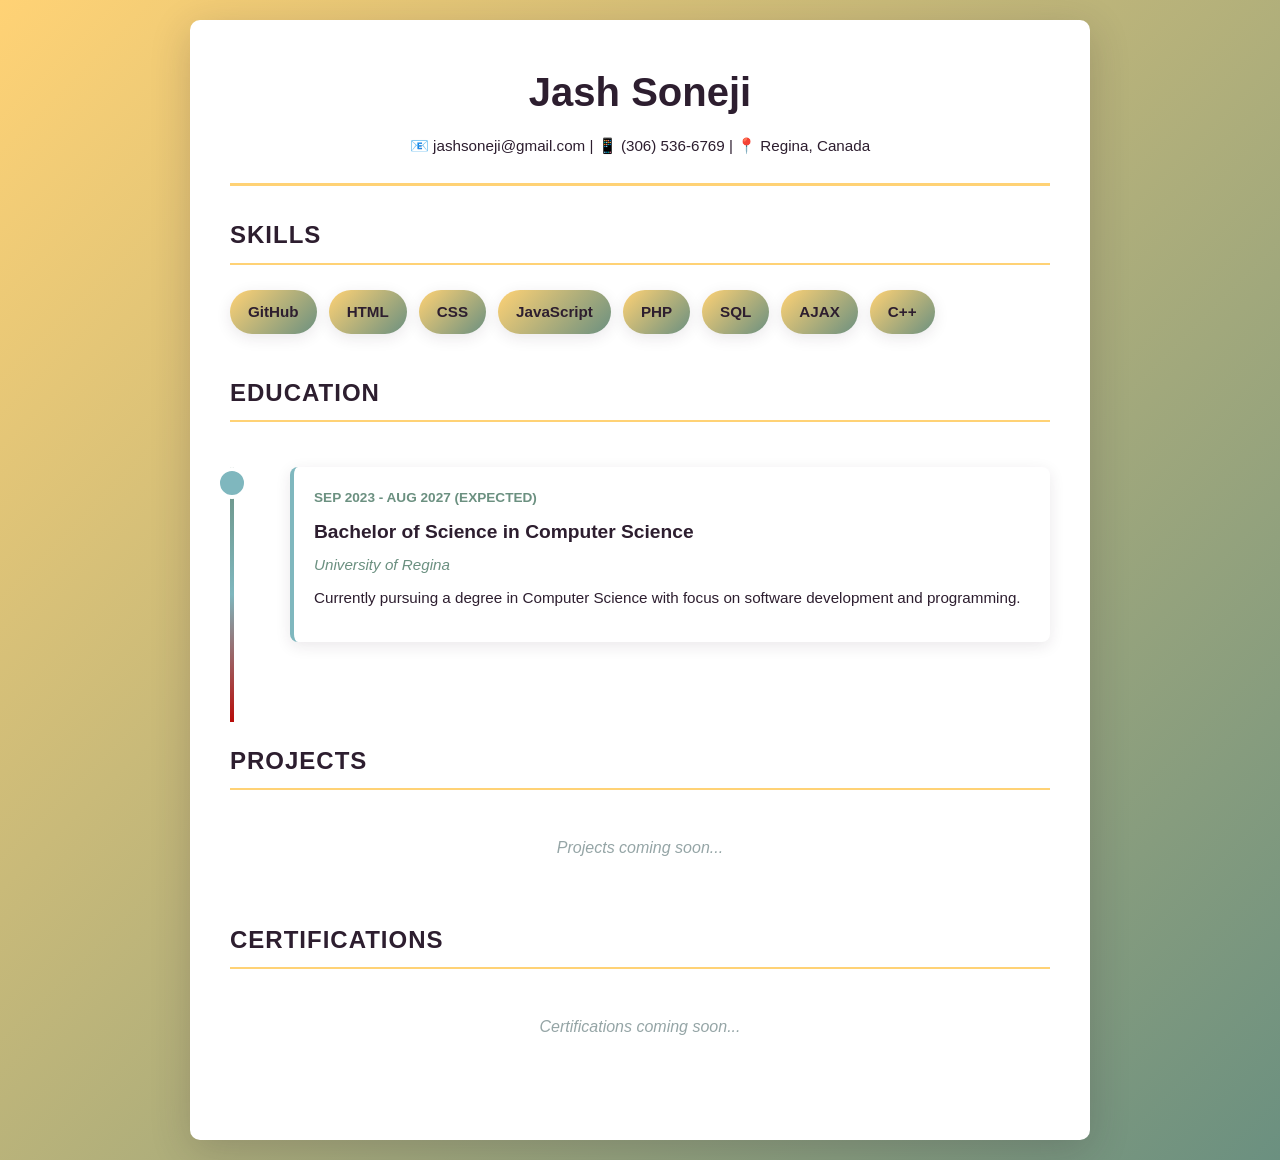
==== commit 718b9309: "Add files via upload" ====
--- a/index.html
+++ b/index.html
@@ -1,103 +1,68 @@
-<!doctype html>
+<!DOCTYPE html>
 <html lang="en">
 <head>
-  <meta charset="utf-8" />
-  <meta name="viewport" content="width=device-width,initial-scale=1" />
-  <title>[Your Name] — [Your Job Title]</title>
-  <link rel="stylesheet" href="css/style.css">
-  <link href="https://fonts.googleapis.com/css2?family=Inter:wght@300;400;600;800&display=swap" rel="stylesheet">
+    <meta charset="UTF-8">
+    <meta name="viewport" content="width=device-width, initial-scale=1.0">
+    <title>Jash Soneji - Resume</title>
+    <link rel="stylesheet" href="styles.css">
 </head>
 <body>
-  <div class="site">
-    <div class="layout">
-      <div class="hero-photo">
-        <div class="photo-wrap">
-          <!-- Replace with your photo in images/ (recommended size ~1200x1600) -->
-          <img class="photo" src="https://images.unsplash.com/photo-1544005313-94ddf0286df2?fit=crop&w=1200&q=80" alt="Photo placeholder">
-        </div>
-      </div>
+    <div class="container">
+        <!-- Header Section -->
+        <header>
+            <h1>Jash Soneji</h1>
+            <div class="contact-info">
+                <p>📧 jashsoneji@gmail.com | 📱 (306) 536-6769 | 📍 Regina, Canada</p>
+            </div>
+        </header>
 
-      <aside class="panel">
-        <div class="topbar">
-          <div class="brand">[Your Job Title]</div>
-          <div class="nav">
-            <a href="#home" class="active">Home</a>
-            <a href="#about">About</a>
-            <a href="#portfolio">Portfolio</a>
-            <a href="#contact">Contact</a>
-          </div>
-        </div>
-
-        <section id="home" class="hp-hero">
-          <h1>[One-sentence value proposition — what you deliver and for whom]</h1>
-          <p>A concise line about your goal: e.g. "I help companies ship accessible, high-performance web apps — aiming to land a senior role / attract freelance clients."</p>
+        <!-- Skills Section -->
+        <section class="section">
+            <h2>Skills</h2>
+            <div class="skills">
+                <div class="skill-item">GitHub</div>
+                <div class="skill-item">HTML</div>
+                <div class="skill-item">CSS</div>
+                <div class="skill-item">JavaScript</div>
+                <div class="skill-item">PHP</div>
+                <div class="skill-item">SQL</div>
+                <div class="skill-item">AJAX</div>
+                <div class="skill-item">C++</div>
+            </div>
         </section>
 
-        <section id="about" class="about">
-          <h3>About</h3>
-          <p>[Short career narrative: years of experience, strengths, approach, and what you're seeking. Example: "I’m a Frontend Engineer with 6+ years building performant, accessible React apps. I focus on UI architecture, testing and delightful UX, and I’m looking for senior roles where I can mentor teams and lead frontend initiatives."]</p>
+        <!-- Education Timeline Section -->
+        <section class="section">
+            <h2>Education</h2>
+            
+            <div class="timeline" id="timeline">
+                <!-- Timeline items will be generated by JavaScript -->
+            </div>
         </section>
 
-        <section id="portfolio" class="portfolio">
-          <h3>Portfolio</h3>
-          <div class="projects">
-            <div class="project">
-              <h4>Project One — [Short title]</h4>
-              <p>[One-line summary; key tech: React, Accessibility, Performance]</p>
+        <!-- Projects Section -->
+        <section class="section">
+            <h2>Projects</h2>
+            
+            <div class="projects-timeline" id="projects-timeline">
+                <!-- Project items will be generated by JavaScript -->
             </div>
-            <div class="project">
-              <h4>Project Two — [Short title]</h4>
-              <p>[One-line summary; key tech: Node.js, API design, Integration]</p>
-            </div>
-            <div class="project">
-              <h4>Project Three — [Short title]</h4>
-              <p>[One-line summary; key tech: TypeScript, Testing, CI/CD]</p>
-            </div>
-            <div class="project">
-              <h4>Project Four — [Short title]</h4>
-              <p>[One-line summary; key tech: Performance, Accessibility, Design Systems]</p>
-            </div>
-          </div>
+            
+            <p class="empty-placeholder" id="projects-placeholder">Projects coming soon...</p>
         </section>
 
-        <section id="contact" class="contact">
-          <h3>Contact</h3>
-          <p>If you'd like to work together, email me at <a href="mailto:you@example.com">you@example.com</a> or connect on <a href="https://www.linkedin.com/" target="_blank" rel="noopener">LinkedIn</a>.</p>
-          <p style="margin-top:12px"><a class="cta" href="mailto:you@example.com">Email me</a></p>
+        <!-- Certifications Section -->
+        <section class="section">
+            <h2>Certifications</h2>
+            
+            <div id="certifications">
+                <!-- Certifications will be added here -->
+            </div>
+            
+            <p class="empty-placeholder" id="certs-placeholder">Certifications coming soon...</p>
         </section>
+    </div>
 
-        <div style="display:flex;gap:8px;justify-content:space-between;align-items:center">
-          <div style="color:var(--muted);font-size:13px">© [Your Name]</div>
-          <button id="themeBtn" class="theme-toggle" title="Toggle theme">Toggle</button>
-        </div>
-      </aside>
-    </div>
-  </div>
-
-  <script>
-    // Smooth scrolling and active nav highlight
-    document.querySelectorAll('.nav a').forEach(a=>{
-      a.addEventListener('click', e=>{
-        e.preventDefault();
-        document.querySelectorAll('.nav a').forEach(x=>x.classList.remove('active'));
-        a.classList.add('active');
-        const id = a.getAttribute('href');
-        const el = document.querySelector(id);
-        if(el) el.scrollIntoView({behavior:'smooth',block:'start'});
-      });
-    });
-
-    // Theme toggle (persist)
-    const themeBtn = document.getElementById('themeBtn');
-    function setTheme(dark){
-      if(dark) document.documentElement.classList.add('dark'); else document.documentElement.classList.remove('dark');
-      localStorage.setItem('site-dark', dark? '1':'0');
-      themeBtn.classList.toggle('active', dark);
-    }
-    themeBtn.addEventListener('click', ()=> setTheme(!document.documentElement.classList.contains('dark')));
-    const stored = localStorage.getItem('site-dark');
-    const prefer = stored === null ? window.matchMedia && window.matchMedia('(prefers-color-scheme: dark)').matches : stored === '1';
-    setTheme(prefer);
-  </script>
+    <script src="script.js"></script>
 </body>
-</html>
+</html>
--- a/styles.css
+++ b/styles.css
@@ -0,0 +1,352 @@
+* {
+    margin: 0;
+    padding: 0;
+    box-sizing: border-box;
+}
+
+body {
+    font-family: 'Segoe UI', Tahoma, Geneva, Verdana, sans-serif;
+    line-height: 1.6;
+    color: #2D1E2F;
+    background: linear-gradient(135deg, #FFD275 0%, #6B9080 100%);
+    min-height: 100vh;
+    padding: 20px;
+}
+
+.container {
+    max-width: 900px;
+    margin: 0 auto;
+    background-color: white;
+    padding: 40px;
+    border-radius: 10px;
+    box-shadow: 0 10px 40px rgba(45, 30, 47, 0.2);
+}
+
+/* Header Styles */
+header {
+    border-bottom: 3px solid #FFD275;
+    padding-bottom: 20px;
+    margin-bottom: 30px;
+    text-align: center;
+}
+
+header h1 {
+    font-size: 2.5em;
+    color: #2D1E2F;
+    margin-bottom: 10px;
+    font-weight: 700;
+}
+
+.contact-info {
+    color: #2D1E2F;
+    font-size: 0.95em;
+}
+
+.contact-info p {
+    margin: 5px 0;
+}
+
+.contact-info a {
+    color: #6B9080;
+    text-decoration: none;
+    transition: color 0.3s;
+}
+
+.contact-info a:hover {
+    color: #7FB7BE;
+    text-decoration: underline;
+}
+
+/* Section Styles */
+.section {
+    margin-bottom: 40px;
+}
+
+.section h2 {
+    font-size: 1.5em;
+    color: #2D1E2F;
+    border-bottom: 2px solid #FFD275;
+    padding-bottom: 8px;
+    margin-bottom: 25px;
+    text-transform: uppercase;
+    letter-spacing: 1px;
+}
+
+/* Skills Section */
+.skills {
+    display: flex;
+    flex-wrap: wrap;
+    gap: 12px;
+}
+
+.skill-item {
+    background: linear-gradient(135deg, #FFD275 0%, #6B9080 100%);
+    color: #2D1E2F;
+    padding: 10px 18px;
+    border-radius: 25px;
+    font-size: 0.95em;
+    font-weight: 600;
+    box-shadow: 0 4px 15px rgba(45, 30, 47, 0.1);
+    transition: transform 0.3s ease;
+}
+
+.skill-item:hover {
+    transform: translateY(-3px);
+    box-shadow: 0 6px 20px rgba(45, 30, 47, 0.2);
+}
+
+/* Vertical Timeline */
+.timeline {
+    position: relative;
+    padding: 20px 0;
+}
+
+/* Vertical Timeline Line */
+.timeline::before {
+    content: '';
+    position: absolute;
+    left: 0;
+    width: 4px;
+    height: 100%;
+    background: linear-gradient(180deg, #6B9080, #7FB7BE, #B80C09);
+    z-index: 1;
+}
+
+/* Timeline Items Container */
+.timeline-item {
+    margin-bottom: 40px;
+    position: relative;
+    z-index: 2;
+    padding-left: 60px;
+}
+
+/* Timeline Content Box */
+.timeline-item-content {
+    background: white;
+    border-radius: 8px;
+    padding: 20px;
+    box-shadow: 0 4px 15px rgba(45, 30, 47, 0.1);
+    transition: all 0.3s ease;
+    border-left: 4px solid #7FB7BE;
+}
+
+.timeline-item:hover .timeline-item-content {
+    transform: translateY(-5px);
+    box-shadow: 0 8px 25px rgba(45, 30, 47, 0.2);
+}
+
+/* Timeline Dots */
+.timeline-item::before {
+    content: '';
+    position: absolute;
+    width: 24px;
+    height: 24px;
+    border-radius: 50%;
+    left: -14px;
+    top: 0;
+    border: 4px solid white;
+    background-color: #7FB7BE;
+    z-index: 3;
+    transition: all 0.3s ease;
+}
+
+.timeline-item:hover::before {
+    width: 32px;
+    height: 32px;
+    left: -18px;
+    top: -4px;
+    filter: drop-shadow(0 0 8px rgba(45, 30, 47, 0.3));
+}
+
+/* Timeline Item Content */
+.timeline-item-date {
+    font-size: 0.85em;
+    color: #6B9080;
+    font-weight: 600;
+    margin-bottom: 8px;
+    text-transform: uppercase;
+}
+
+.timeline-item h3 {
+    font-size: 1.2em;
+    color: #2D1E2F;
+    margin-bottom: 5px;
+    font-weight: 700;
+}
+
+.timeline-item-subtitle {
+    font-size: 0.95em;
+    color: #6B9080;
+    margin-bottom: 10px;
+    font-style: italic;
+}
+
+.timeline-item-description {
+    font-size: 0.95em;
+    color: #2D1E2F;
+    line-height: 1.5;
+    margin-bottom: 12px;
+}
+
+/* Projects Timeline */
+.projects-timeline {
+    position: relative;
+    padding: 20px 0;
+}
+
+.projects-timeline::before {
+    content: '';
+    position: absolute;
+    left: 0;
+    width: 4px;
+    height: 100%;
+    background: linear-gradient(180deg, #6B9080, #7FB7BE, #B80C09);
+    z-index: 1;
+}
+
+.project-item {
+    margin-bottom: 40px;
+    position: relative;
+    z-index: 2;
+    padding-left: 60px;
+}
+
+.project-item-content {
+    background: white;
+    border-radius: 8px;
+    padding: 20px;
+    box-shadow: 0 4px 15px rgba(45, 30, 47, 0.1);
+    transition: all 0.3s ease;
+    border-left: 4px solid #B80C09;
+}
+
+.project-item:hover .project-item-content {
+    transform: translateY(-5px);
+    box-shadow: 0 8px 25px rgba(45, 30, 47, 0.2);
+}
+
+.project-item::before {
+    content: '';
+    position: absolute;
+    width: 24px;
+    height: 24px;
+    border-radius: 50%;
+    left: -14px;
+    top: 0;
+    border: 4px solid white;
+    background-color: #B80C09;
+    z-index: 3;
+    transition: all 0.3s ease;
+}
+
+.project-item:hover::before {
+    width: 32px;
+    height: 32px;
+    left: -18px;
+    top: -4px;
+    filter: drop-shadow(0 0 8px rgba(45, 30, 47, 0.3));
+}
+
+.project-item-date {
+    font-size: 0.85em;
+    color: #B80C09;
+    font-weight: 600;
+    margin-bottom: 8px;
+    text-transform: uppercase;
+}
+
+.project-item h3 {
+    font-size: 1.2em;
+    color: #2D1E2F;
+    margin-bottom: 5px;
+    font-weight: 700;
+}
+
+.project-item-description {
+    font-size: 0.95em;
+    color: #2D1E2F;
+    line-height: 1.5;
+    margin-bottom: 12px;
+}
+
+.project-item-tags {
+    display: flex;
+    gap: 6px;
+    flex-wrap: wrap;
+}
+
+.tag {
+    background-color: #F5D9D9;
+    color: #B80C09;
+    padding: 4px 10px;
+    border-radius: 12px;
+    font-size: 0.8em;
+    font-weight: 500;
+}
+
+/* Certifications */
+#certifications {
+    position: relative;
+    padding: 20px 0;
+}
+
+.cert-item {
+    margin-bottom: 15px;
+    padding-bottom: 15px;
+    border-left: 4px solid #FFD275;
+    padding-left: 15px;
+}
+
+.cert-item h4 {
+    color: #2D1E2F;
+    font-weight: 600;
+    margin-bottom: 3px;
+}
+
+.cert-item p {
+    color: #6B9080;
+    font-size: 0.9em;
+}
+
+/* Empty Placeholder */
+.empty-placeholder {
+    color: #95a5a6;
+    font-style: italic;
+    padding: 20px;
+    text-align: center;
+}
+
+/* Responsive Design */
+@media (max-width: 768px) {
+    .container {
+        padding: 20px;
+    }
+
+    header h1 {
+        font-size: 1.8em;
+    }
+
+    .skills {
+        justify-content: center;
+    }
+
+    .timeline-item {
+        padding-left: 60px;
+    }
+
+    .project-item {
+        padding-left: 60px;
+    }
+}
+
+@media print {
+    body {
+        background: white;
+        padding: 0;
+    }
+
+    .container {
+        box-shadow: none;
+        border-radius: 0;
+    }
+}
